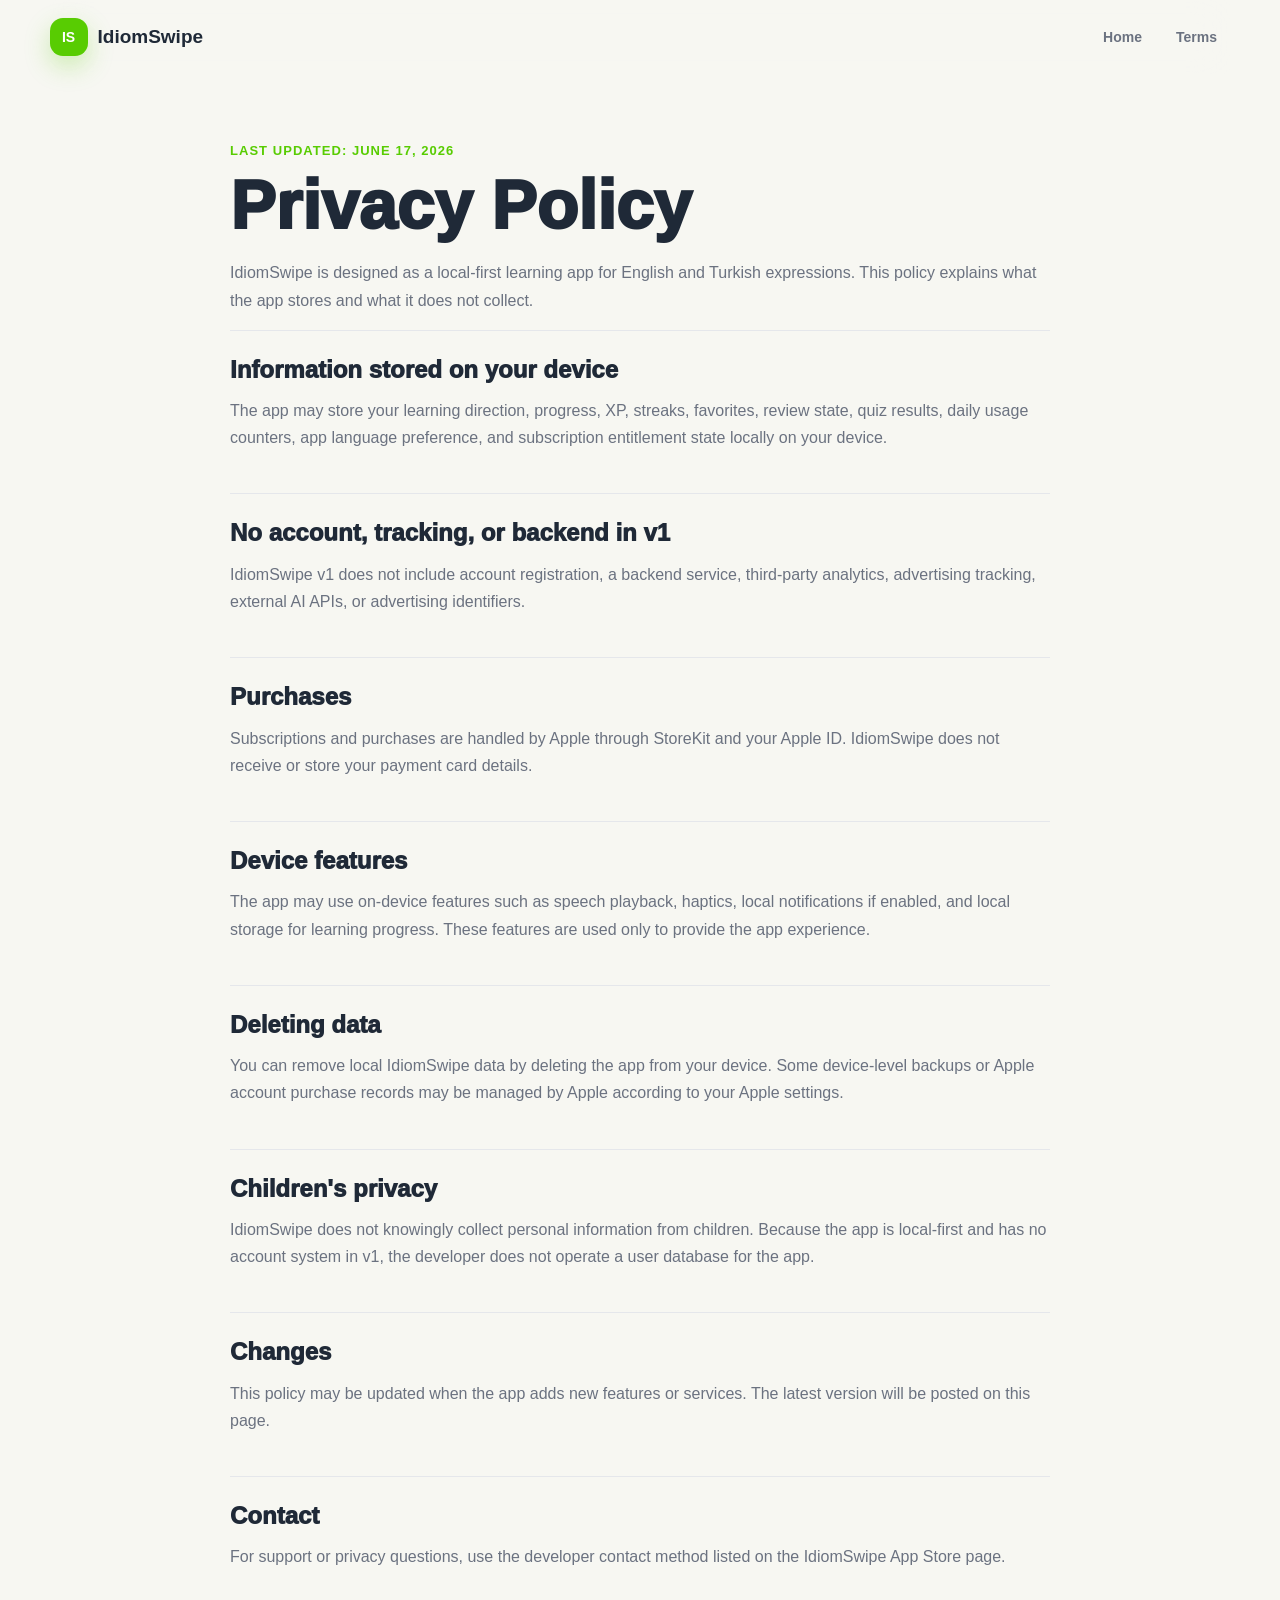
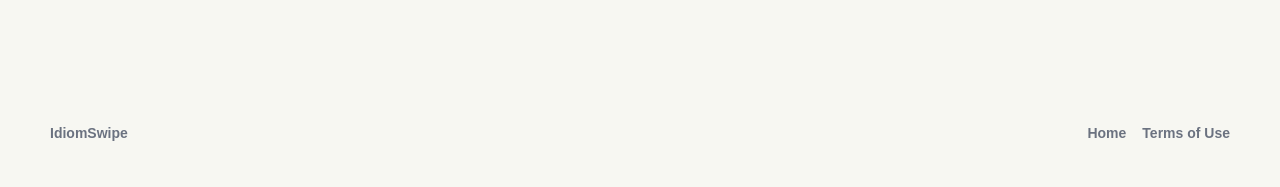
==== privacy.html @ c5d2aee6 "Initial commit" ====
<!doctype html>
<html lang="en">
<head>
  <meta charset="utf-8">
  <meta name="viewport" content="width=device-width, initial-scale=1">
  <title>Privacy Policy - IdiomSwipe</title>
  <meta name="description" content="Privacy Policy for IdiomSwipe.">
  <link rel="stylesheet" href="styles.css">
</head>
<body>
  <header class="site-header">
    <a class="brand" href="index.html" aria-label="IdiomSwipe home">
      <span class="brand-mark">IS</span>
      <span>IdiomSwipe</span>
    </a>
    <nav class="site-nav legal-nav">
      <a href="index.html">Home</a>
      <a href="terms.html">Terms</a>
    </nav>
  </header>

  <main class="legal-page">
    <p class="eyebrow">Last updated: June 17, 2026</p>
    <h1>Privacy Policy</h1>
    <p>IdiomSwipe is designed as a local-first learning app for English and Turkish expressions. This policy explains what the app stores and what it does not collect.</p>

    <section>
      <h2>Information stored on your device</h2>
      <p>The app may store your learning direction, progress, XP, streaks, favorites, review state, quiz results, daily usage counters, app language preference, and subscription entitlement state locally on your device.</p>
    </section>

    <section>
      <h2>No account, tracking, or backend in v1</h2>
      <p>IdiomSwipe v1 does not include account registration, a backend service, third-party analytics, advertising tracking, external AI APIs, or advertising identifiers.</p>
    </section>

    <section>
      <h2>Purchases</h2>
      <p>Subscriptions and purchases are handled by Apple through StoreKit and your Apple ID. IdiomSwipe does not receive or store your payment card details.</p>
    </section>

    <section>
      <h2>Device features</h2>
      <p>The app may use on-device features such as speech playback, haptics, local notifications if enabled, and local storage for learning progress. These features are used only to provide the app experience.</p>
    </section>

    <section>
      <h2>Deleting data</h2>
      <p>You can remove local IdiomSwipe data by deleting the app from your device. Some device-level backups or Apple account purchase records may be managed by Apple according to your Apple settings.</p>
    </section>

    <section>
      <h2>Children's privacy</h2>
      <p>IdiomSwipe does not knowingly collect personal information from children. Because the app is local-first and has no account system in v1, the developer does not operate a user database for the app.</p>
    </section>

    <section>
      <h2>Changes</h2>
      <p>This policy may be updated when the app adds new features or services. The latest version will be posted on this page.</p>
    </section>

    <section>
      <h2>Contact</h2>
      <p>For support or privacy questions, use the developer contact method listed on the IdiomSwipe App Store page.</p>
    </section>
  </main>

  <footer class="site-footer">
    <span>IdiomSwipe</span>
    <div>
      <a href="index.html">Home</a>
      <a href="terms.html">Terms of Use</a>
    </div>
  </footer>
</body>
</html>
---- styles.css ----
:root {
  color-scheme: light;
  --background: #f7f7f2;
  --surface: #ffffff;
  --ink: #1f2937;
  --muted: #6b7280;
  --line: #e5e7eb;
  --green: #58cc02;
  --coral: #ff5a5f;
  --blue: #3a86ff;
  --yellow: #ffd166;
  --radius: 22px;
  --shadow: 0 24px 70px rgba(31, 41, 55, 0.12);
}

* {
  box-sizing: border-box;
}

html {
  scroll-behavior: smooth;
}

body {
  margin: 0;
  background: var(--background);
  color: var(--ink);
  font-family: ui-rounded, "SF Pro Rounded", "SF Pro Display", -apple-system, BlinkMacSystemFont, "Segoe UI", sans-serif;
  letter-spacing: 0;
}

a {
  color: inherit;
  text-decoration: none;
}

img {
  display: block;
  max-width: 100%;
}

.site-header {
  position: sticky;
  top: 0;
  z-index: 10;
  display: flex;
  align-items: center;
  justify-content: space-between;
  gap: 24px;
  width: min(1180px, calc(100% - 40px));
  margin: 0 auto;
  padding: 18px 0;
  background: rgba(247, 247, 242, 0.9);
  backdrop-filter: blur(18px);
}

.brand {
  display: inline-flex;
  align-items: center;
  gap: 10px;
  font-size: 19px;
  font-weight: 900;
}

.brand-mark {
  display: grid;
  place-items: center;
  width: 38px;
  height: 38px;
  border-radius: 13px;
  background: var(--green);
  color: #fff;
  font-size: 14px;
  box-shadow: 0 10px 26px rgba(88, 204, 2, 0.28);
}

.site-nav {
  display: flex;
  align-items: center;
  gap: 8px;
}

.site-nav a {
  padding: 10px 13px;
  border-radius: 999px;
  color: var(--muted);
  font-size: 14px;
  font-weight: 800;
}

.site-nav a:hover,
.site-nav a:focus-visible {
  background: var(--surface);
  color: var(--ink);
  outline: none;
}

.menu-button {
  display: none;
  width: 44px;
  height: 44px;
  border: 0;
  border-radius: 15px;
  background: var(--surface);
}

.menu-button span {
  display: block;
  width: 18px;
  height: 2px;
  margin: 5px auto;
  border-radius: 2px;
  background: var(--ink);
}

.hero {
  display: grid;
  grid-template-columns: minmax(0, 0.95fr) minmax(460px, 1.05fr);
  align-items: center;
  gap: 58px;
  width: min(1180px, calc(100% - 40px));
  min-height: calc(100vh - 76px);
  margin: 0 auto;
  padding: 34px 0 70px;
}

.eyebrow {
  margin: 0 0 12px;
  color: var(--green);
  font-size: 13px;
  font-weight: 900;
  letter-spacing: 0.08em;
  text-transform: uppercase;
}

h1,
h2,
h3,
p {
  margin-top: 0;
}

h1 {
  max-width: 640px;
  margin-bottom: 22px;
  font-size: 78px;
  line-height: 0.93;
  font-weight: 950;
}

h2 {
  margin-bottom: 14px;
  font-size: 52px;
  line-height: 1;
  font-weight: 950;
}

h3 {
  margin-bottom: 10px;
  font-size: 21px;
  line-height: 1.12;
  font-weight: 900;
}

p {
  color: var(--muted);
  font-size: 16px;
  line-height: 1.7;
}

.hero-text {
  max-width: 570px;
  font-size: 19px;
}

.hero-actions {
  display: flex;
  flex-wrap: wrap;
  gap: 12px;
  margin: 30px 0 22px;
}

.primary-link,
.secondary-link {
  display: inline-flex;
  align-items: center;
  justify-content: center;
  min-height: 52px;
  padding: 0 20px;
  border-radius: 16px;
  font-size: 15px;
  font-weight: 900;
}

.primary-link {
  background: var(--green);
  color: #fff;
  box-shadow: 0 16px 32px rgba(88, 204, 2, 0.25);
}

.secondary-link {
  background: var(--surface);
  color: var(--ink);
  border: 1px solid var(--line);
}

.proof-row {
  display: flex;
  flex-wrap: wrap;
  gap: 10px;
}

.proof-row span {
  display: inline-flex;
  align-items: center;
  min-height: 34px;
  padding: 0 12px;
  border-radius: 999px;
  background: rgba(58, 134, 255, 0.1);
  color: var(--blue);
  font-size: 13px;
  font-weight: 900;
}

.proof-row span:nth-child(2) {
  background: rgba(255, 90, 95, 0.1);
  color: var(--coral);
}

.proof-row span:nth-child(3) {
  background: rgba(255, 209, 102, 0.32);
  color: #946200;
}

.hero-media {
  margin: 0;
}

.hero-media img {
  width: 100%;
  border-radius: 34px;
  filter: drop-shadow(0 28px 45px rgba(31, 41, 55, 0.16));
}

.journey,
.privacy-band,
.download,
.legal-page {
  width: min(1180px, calc(100% - 40px));
  margin: 0 auto;
}

.journey {
  padding: 84px 0;
}

.section-heading {
  max-width: 650px;
  margin-bottom: 34px;
}

.journey-grid {
  display: grid;
  grid-template-columns: repeat(4, minmax(0, 1fr));
  gap: 14px;
}

.journey-grid article {
  min-height: 250px;
  padding: 24px;
  border: 1px solid var(--line);
  border-radius: var(--radius);
  background: var(--surface);
}

.step {
  display: inline-flex;
  align-items: center;
  justify-content: center;
  width: 42px;
  height: 42px;
  margin-bottom: 28px;
  border-radius: 14px;
  background: rgba(88, 204, 2, 0.12);
  color: var(--green);
  font-size: 14px;
  font-weight: 950;
}

.content-band,
.privacy-band,
.download {
  border-radius: 34px;
  background: var(--surface);
  box-shadow: var(--shadow);
}

.content-band {
  display: grid;
  grid-template-columns: 0.9fr 1.1fr;
  gap: 32px;
  width: min(1180px, calc(100% - 40px));
  margin: 0 auto;
  padding: 44px;
}

.content-band p:last-child {
  margin: 0;
  font-size: 18px;
}

.privacy-band {
  display: grid;
  grid-template-columns: 1fr 0.82fr;
  gap: 38px;
  margin-top: 82px;
  padding: 46px;
}

.privacy-copy p {
  max-width: 650px;
  margin-bottom: 0;
}

.privacy-list {
  display: grid;
  gap: 12px;
  align-content: center;
}

.privacy-list span {
  display: block;
  padding: 16px 18px;
  border: 1px solid var(--line);
  border-radius: 18px;
  background: #fbfbf8;
  font-weight: 900;
}

.download {
  margin-top: 82px;
  margin-bottom: 70px;
  padding: 54px;
  text-align: center;
}

.download .hero-actions {
  justify-content: center;
  margin-bottom: 0;
}

.site-footer {
  display: flex;
  align-items: center;
  justify-content: space-between;
  gap: 18px;
  width: min(1180px, calc(100% - 40px));
  margin: 0 auto;
  padding: 28px 0 46px;
  color: var(--muted);
  font-size: 14px;
  font-weight: 800;
}

.site-footer div {
  display: flex;
  flex-wrap: wrap;
  gap: 16px;
}

.legal-page {
  max-width: 820px;
  padding: 66px 0 84px;
}

.legal-page h1 {
  font-size: 68px;
}

.legal-page section {
  padding: 26px 0;
  border-top: 1px solid var(--line);
}

.legal-page h2 {
  font-size: 24px;
  line-height: 1.1;
}

.legal-page a {
  color: var(--blue);
  font-weight: 900;
}

@media (max-width: 920px) {
  .hero,
  .content-band,
  .privacy-band {
    grid-template-columns: 1fr;
  }

  .hero {
    min-height: auto;
    padding-top: 42px;
  }

  h1 {
    font-size: 62px;
  }

  h2 {
    font-size: 44px;
  }

  .journey-grid {
    grid-template-columns: repeat(2, minmax(0, 1fr));
  }
}

@media (max-width: 680px) {
  .site-header,
  .hero,
  .journey,
  .content-band,
  .privacy-band,
  .download,
  .site-footer,
  .legal-page {
    width: min(100% - 28px, 1180px);
  }

  .site-header {
    align-items: flex-start;
  }

  .menu-button {
    display: block;
  }

  .site-nav {
    position: absolute;
    top: 66px;
    right: 0;
    display: none;
    width: min(270px, calc(100vw - 28px));
    padding: 10px;
    border: 1px solid var(--line);
    border-radius: 20px;
    background: var(--surface);
    box-shadow: var(--shadow);
  }

  .site-nav.is-open {
    display: grid;
  }

  .legal-nav {
    position: static;
    display: flex;
    width: auto;
    padding: 0;
    border: 0;
    background: transparent;
    box-shadow: none;
  }

  .hero {
    gap: 32px;
  }

  h1 {
    font-size: 44px;
  }

  h2 {
    font-size: 32px;
  }

  .legal-page h1 {
    font-size: 42px;
  }

  .hero-media img {
    border-radius: 24px;
  }

  .journey {
    padding: 58px 0;
  }

  .journey-grid {
    grid-template-columns: 1fr;
  }

  .journey-grid article {
    min-height: 0;
  }

  .content-band,
  .privacy-band,
  .download {
    padding: 28px;
    border-radius: 26px;
  }

  .site-footer {
    align-items: flex-start;
    flex-direction: column;
  }
}
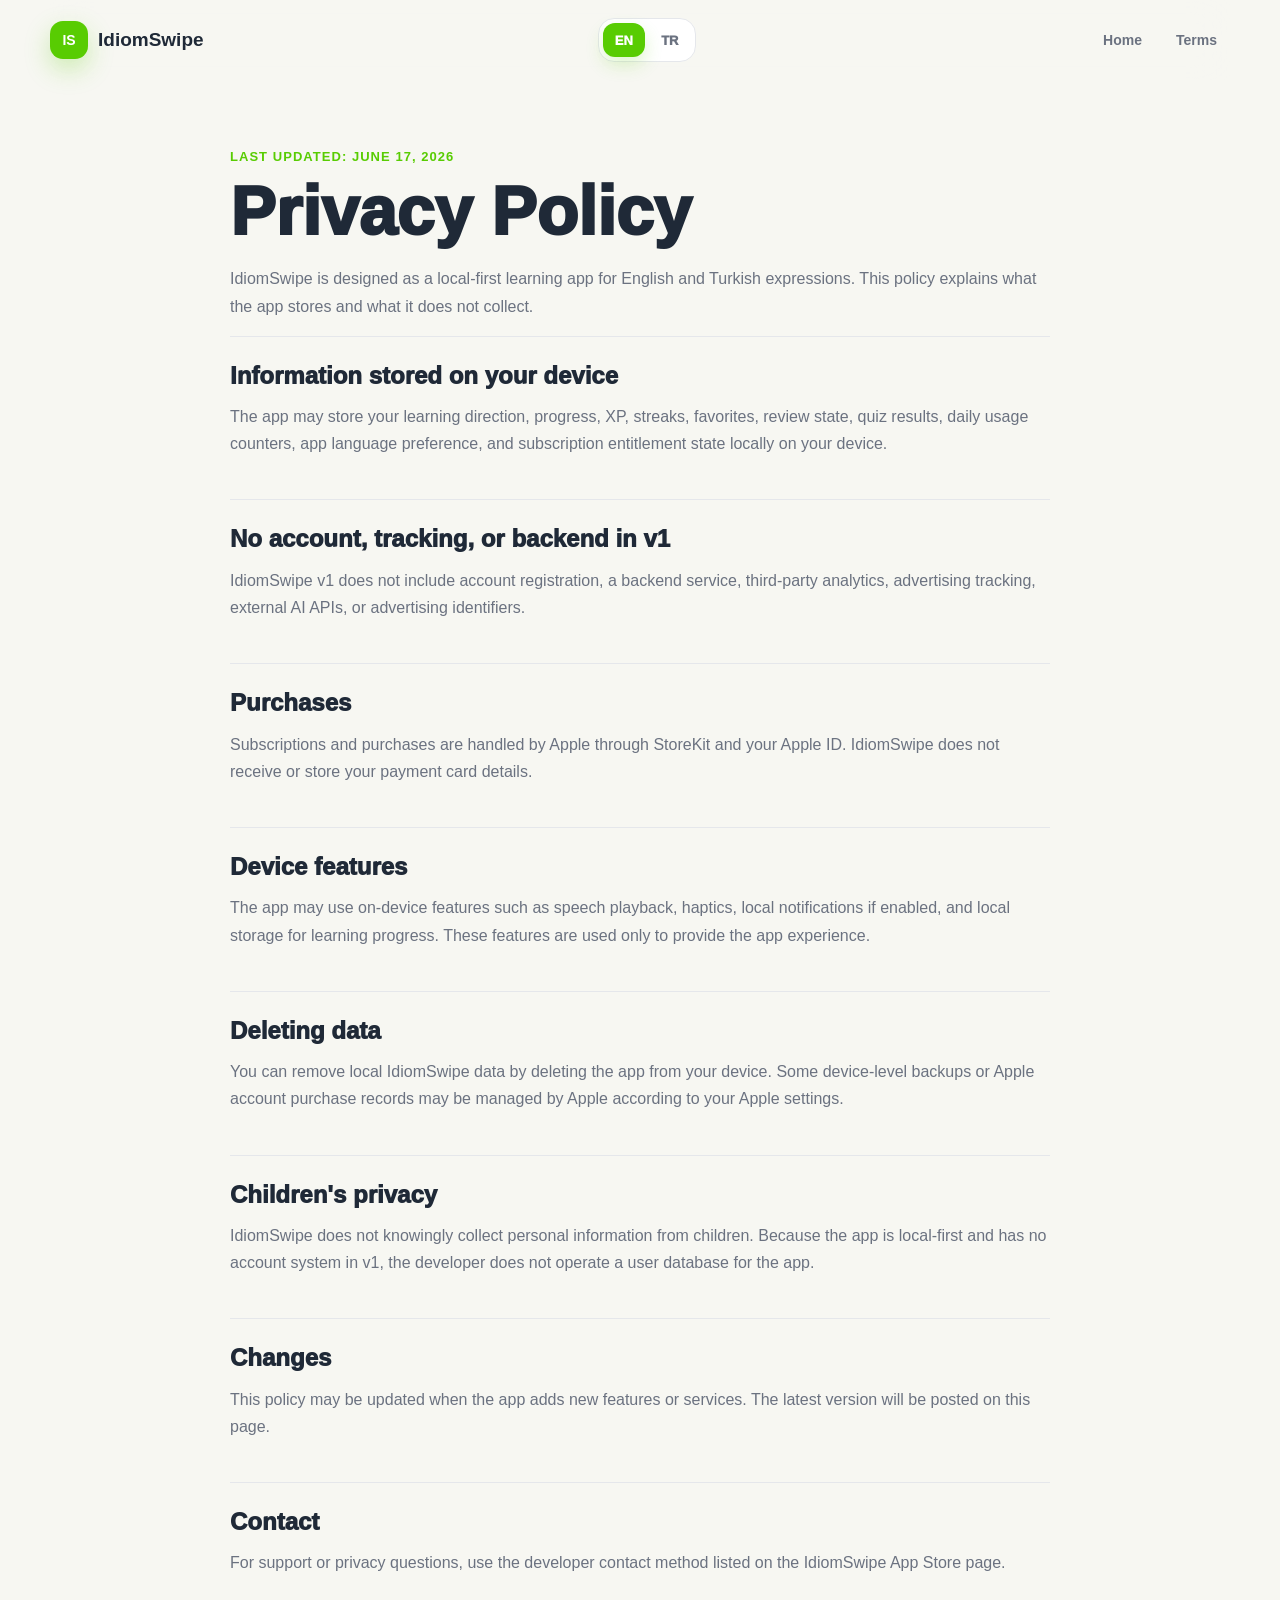
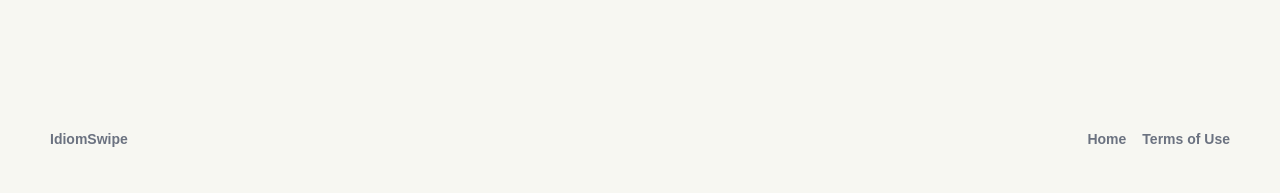
==== commit 919a620d: "Add language switch and i18n translations Introduce EN/TR internationalization: add language switch " ====
--- a/privacy.html
+++ b/privacy.html
@@ -7,70 +7,75 @@
   <meta name="description" content="Privacy Policy for IdiomSwipe.">
   <link rel="stylesheet" href="styles.css">
 </head>
-<body>
+<body data-page="privacy">
   <header class="site-header">
-    <a class="brand" href="index.html" aria-label="IdiomSwipe home">
+    <a class="brand" href="index.html" aria-label="IdiomSwipe home" data-i18n-aria="brandAria">
       <span class="brand-mark">IS</span>
       <span>IdiomSwipe</span>
     </a>
+    <div class="language-switch" role="group" aria-label="Language">
+      <button type="button" data-lang-option="en">EN</button>
+      <button type="button" data-lang-option="tr">TR</button>
+    </div>
     <nav class="site-nav legal-nav">
-      <a href="index.html">Home</a>
-      <a href="terms.html">Terms</a>
+      <a href="index.html" data-i18n="navHome">Home</a>
+      <a href="terms.html" data-i18n="navTerms">Terms</a>
     </nav>
   </header>
 
   <main class="legal-page">
-    <p class="eyebrow">Last updated: June 17, 2026</p>
-    <h1>Privacy Policy</h1>
-    <p>IdiomSwipe is designed as a local-first learning app for English and Turkish expressions. This policy explains what the app stores and what it does not collect.</p>
+    <p class="eyebrow" data-i18n="legalUpdated">Last updated: June 17, 2026</p>
+    <h1 data-i18n="privacyPageTitle">Privacy Policy</h1>
+    <p data-i18n="privacyIntro">IdiomSwipe is designed as a local-first learning app for English and Turkish expressions. This policy explains what the app stores and what it does not collect.</p>
 
     <section>
-      <h2>Information stored on your device</h2>
-      <p>The app may store your learning direction, progress, XP, streaks, favorites, review state, quiz results, daily usage counters, app language preference, and subscription entitlement state locally on your device.</p>
+      <h2 data-i18n="privacyStoredTitle">Information stored on your device</h2>
+      <p data-i18n="privacyStoredText">The app may store your learning direction, progress, XP, streaks, favorites, review state, quiz results, daily usage counters, app language preference, and subscription entitlement state locally on your device.</p>
     </section>
 
     <section>
-      <h2>No account, tracking, or backend in v1</h2>
-      <p>IdiomSwipe v1 does not include account registration, a backend service, third-party analytics, advertising tracking, external AI APIs, or advertising identifiers.</p>
+      <h2 data-i18n="privacyNoTrackingTitle">No account, tracking, or backend in v1</h2>
+      <p data-i18n="privacyNoTrackingText">IdiomSwipe v1 does not include account registration, a backend service, third-party analytics, advertising tracking, external AI APIs, or advertising identifiers.</p>
     </section>
 
     <section>
-      <h2>Purchases</h2>
-      <p>Subscriptions and purchases are handled by Apple through StoreKit and your Apple ID. IdiomSwipe does not receive or store your payment card details.</p>
+      <h2 data-i18n="privacyPurchasesTitle">Purchases</h2>
+      <p data-i18n="privacyPurchasesText">Subscriptions and purchases are handled by Apple through StoreKit and your Apple ID. IdiomSwipe does not receive or store your payment card details.</p>
     </section>
 
     <section>
-      <h2>Device features</h2>
-      <p>The app may use on-device features such as speech playback, haptics, local notifications if enabled, and local storage for learning progress. These features are used only to provide the app experience.</p>
+      <h2 data-i18n="privacyDeviceTitle">Device features</h2>
+      <p data-i18n="privacyDeviceText">The app may use on-device features such as speech playback, haptics, local notifications if enabled, and local storage for learning progress. These features are used only to provide the app experience.</p>
     </section>
 
     <section>
-      <h2>Deleting data</h2>
-      <p>You can remove local IdiomSwipe data by deleting the app from your device. Some device-level backups or Apple account purchase records may be managed by Apple according to your Apple settings.</p>
+      <h2 data-i18n="privacyDeleteTitle">Deleting data</h2>
+      <p data-i18n="privacyDeleteText">You can remove local IdiomSwipe data by deleting the app from your device. Some device-level backups or Apple account purchase records may be managed by Apple according to your Apple settings.</p>
     </section>
 
     <section>
-      <h2>Children's privacy</h2>
-      <p>IdiomSwipe does not knowingly collect personal information from children. Because the app is local-first and has no account system in v1, the developer does not operate a user database for the app.</p>
+      <h2 data-i18n="privacyChildrenTitle">Children's privacy</h2>
+      <p data-i18n="privacyChildrenText">IdiomSwipe does not knowingly collect personal information from children. Because the app is local-first and has no account system in v1, the developer does not operate a user database for the app.</p>
     </section>
 
     <section>
-      <h2>Changes</h2>
-      <p>This policy may be updated when the app adds new features or services. The latest version will be posted on this page.</p>
+      <h2 data-i18n="legalChangesTitle">Changes</h2>
+      <p data-i18n="privacyChangesText">This policy may be updated when the app adds new features or services. The latest version will be posted on this page.</p>
     </section>
 
     <section>
-      <h2>Contact</h2>
-      <p>For support or privacy questions, use the developer contact method listed on the IdiomSwipe App Store page.</p>
+      <h2 data-i18n="legalContactTitle">Contact</h2>
+      <p data-i18n="privacyContactText">For support or privacy questions, use the developer contact method listed on the IdiomSwipe App Store page.</p>
     </section>
   </main>
 
   <footer class="site-footer">
     <span>IdiomSwipe</span>
     <div>
-      <a href="index.html">Home</a>
-      <a href="terms.html">Terms of Use</a>
+      <a href="index.html" data-i18n="navHome">Home</a>
+      <a href="terms.html" data-i18n="navTermsFull">Terms of Use</a>
     </div>
   </footer>
+  <script src="script.js"></script>
 </body>
 </html>
--- a/styles.css
+++ b/styles.css
@@ -95,6 +95,39 @@
   outline: none;
 }
 
+.language-switch {
+  display: inline-flex;
+  gap: 4px;
+  padding: 4px;
+  border: 1px solid var(--line);
+  border-radius: 16px;
+  background: var(--surface);
+}
+
+.language-switch button {
+  min-width: 42px;
+  height: 34px;
+  border: 0;
+  border-radius: 12px;
+  background: transparent;
+  color: var(--muted);
+  cursor: pointer;
+  font: inherit;
+  font-size: 13px;
+  font-weight: 950;
+}
+
+.language-switch button.is-active {
+  background: var(--green);
+  color: #fff;
+  box-shadow: 0 8px 18px rgba(88, 204, 2, 0.2);
+}
+
+.language-switch button:focus-visible {
+  outline: 2px solid var(--blue);
+  outline-offset: 2px;
+}
+
 .menu-button {
   display: none;
   width: 44px;
@@ -431,10 +464,15 @@
 
   .site-header {
     align-items: flex-start;
+    gap: 10px;
   }
 
   .menu-button {
     display: block;
+  }
+
+  .language-switch {
+    margin-left: auto;
   }
 
   .site-nav {
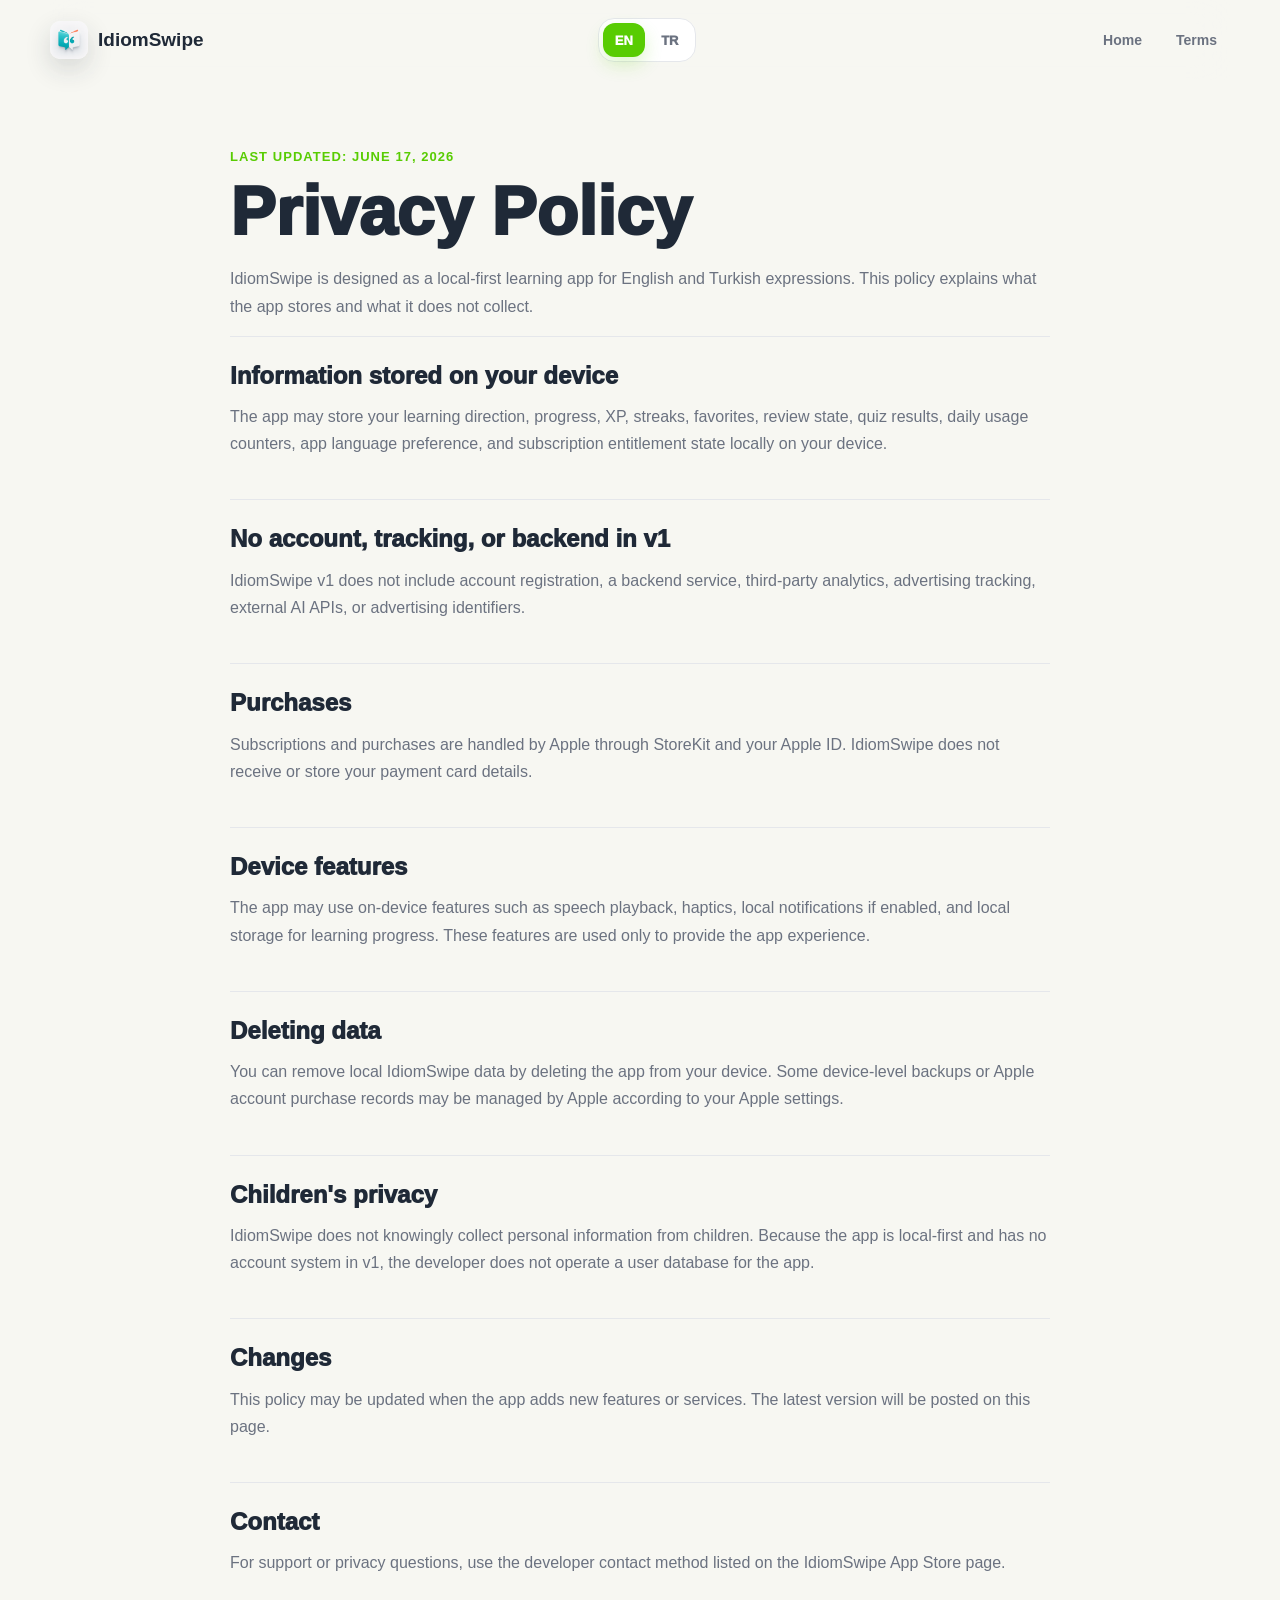
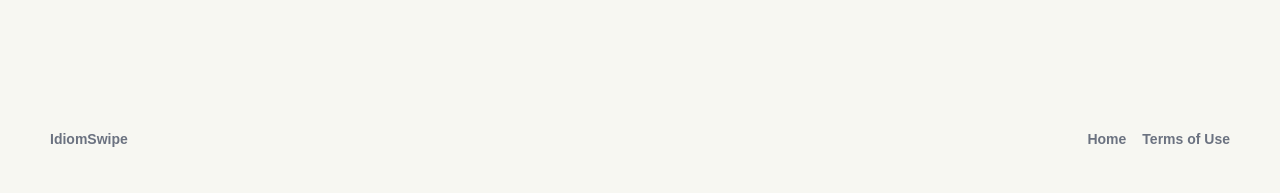
==== commit 76694981: "icon" ====
--- a/privacy.html
+++ b/privacy.html
@@ -5,12 +5,23 @@
   <meta name="viewport" content="width=device-width, initial-scale=1">
   <title>Privacy Policy - IdiomSwipe</title>
   <meta name="description" content="Privacy Policy for IdiomSwipe.">
+  <meta name="theme-color" content="#f7f7f2" media="(prefers-color-scheme: light)">
+  <meta name="theme-color" content="#0f172a" media="(prefers-color-scheme: dark)">
+  <link rel="icon" type="image/png" sizes="32x32" href="assets/favicon-32.png">
+  <link rel="icon" type="image/png" sizes="16x16" href="assets/favicon-16.png">
+  <link rel="icon" type="image/png" href="assets/app-icon.png" media="(prefers-color-scheme: light)">
+  <link rel="icon" type="image/png" href="assets/app-icon-dark.png" media="(prefers-color-scheme: dark)">
+  <link rel="apple-touch-icon" href="assets/apple-touch-icon.png">
+  <link rel="manifest" href="site.webmanifest">
   <link rel="stylesheet" href="styles.css">
 </head>
 <body data-page="privacy">
   <header class="site-header">
     <a class="brand" href="index.html" aria-label="IdiomSwipe home" data-i18n-aria="brandAria">
-      <span class="brand-mark">IS</span>
+      <picture class="brand-mark" aria-hidden="true">
+        <source srcset="assets/app-icon-dark.png" media="(prefers-color-scheme: dark)">
+        <img src="assets/app-icon.png" alt="">
+      </picture>
       <span>IdiomSwipe</span>
     </a>
     <div class="language-switch" role="group" aria-label="Language">
--- a/styles.css
+++ b/styles.css
@@ -63,15 +63,19 @@
 }
 
 .brand-mark {
-  display: grid;
-  place-items: center;
+  display: block;
+  flex: 0 0 auto;
   width: 38px;
   height: 38px;
-  border-radius: 13px;
-  background: var(--green);
-  color: #fff;
-  font-size: 14px;
-  box-shadow: 0 10px 26px rgba(88, 204, 2, 0.28);
+  overflow: hidden;
+  border-radius: 10px;
+  box-shadow: 0 10px 26px rgba(31, 41, 55, 0.16);
+}
+
+.brand-mark img {
+  width: 100%;
+  height: 100%;
+  object-fit: cover;
 }
 
 .site-nav {
